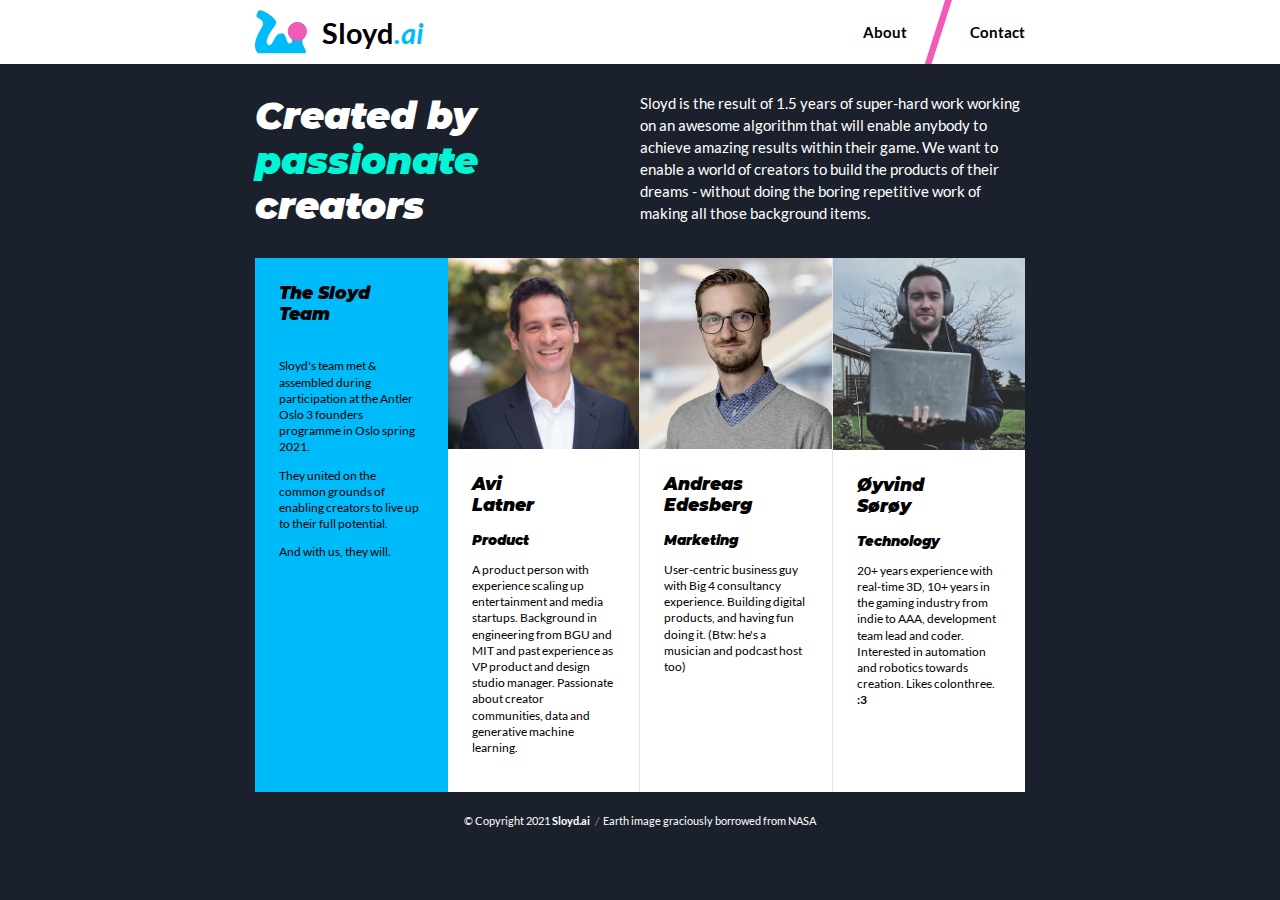
==== about/index.html @ dba18533 "Add about page" ====
<!DOCTYPE html>
<html lang="en">
	<head>
		<meta charset="utf-8" />
		<meta name="viewport" content="width=device-width, initial-scale=1">
		<meta name="keywords" content="3D, modeling, game dev, automation, ai" />
		<meta name="description" content="Create 3D just by typing text!" />

		<title>About Sloyd.ai</title>

		<link rel="stylesheet" href="../fonts/Montserrat.css" />
		<link rel="stylesheet" href="../fonts/Lato.css" />
		<link rel="stylesheet" href="../style.css" />
		<link rel="shortcut icon" href="../assets/logoetransparente.png">
	</head>
	<body>
		<header>
			<div class="container">
				<a id="home-link" href="/">
					<svg id="logo" viewBox="0 0 1024 1024" version="1.1" xmlns="http://www.w3.org/2000/svg" xmlns:xlink="http://www.w3.org/1999/xlink" xml:space="preserve" xmlns:serif="http://www.serif.com/" style="fill-rule:evenodd;clip-rule:evenodd;stroke-linejoin:round;stroke-miterlimit:2;">
					    <g id="Logoe" transform="matrix(0.995766,0,0,2.66834,-3126.15,-1605.08)">
					        <g transform="matrix(1.00425,0,0,0.374765,3139.45,608.647)">
					            <path d="M539.008,519.471C607.175,519.471 620.938,721.094 675.509,721.094L678.449,721.094C695.781,721.094 711.627,713.097 723.882,700.842C736.138,688.587 731.94,631.074 722.596,623.87C679.202,590.616 651.212,538.268 651.212,479.435C651.212,379.034 732.725,297.522 833.125,297.522C933.526,297.522 1015.04,379.034 1015.04,479.435C1015.04,531.237 993.339,578.012 958.538,611.158C946.712,622.38 913.275,685.105 947.282,747.068C981.288,809.032 1032.99,909.283 980.189,909.283L71.32,909.283C15.939,909.283 -35.413,749.314 32.289,599.122C124.065,395.526 158.55,389.746 158.55,322.995C158.55,264.879 74.141,226.259 32.289,191.962C12.65,175.868 62.657,63.717 88.048,63.717C181.862,63.717 365.425,189.161 413.088,281.874C452.821,359.162 276.534,451.05 230.961,669.14C223.383,705.404 247.947,752.027 284.995,752.027C373.462,752.027 366.062,519.471 539.008,519.471Z" style="fill:rgb(0,187,249);"/>
					        </g>
					        <g transform="matrix(1.09677,0,0,0.409292,-1153.35,-74.0256)">
					            <circle cx="4678.05" cy="2111.4" r="173.587" style="fill:rgb(241,91,181);"/>
					        </g>
					    </g>
					</svg>
					<h1>Sloyd<em>.ai</em></h1>
				</a>
				<nav>
					<a href="/about">About</a>
					<span></span>
					<a href="/about#contact">Contact</a>
				</nav>
			</div>
		</header>

		<main>
			<section id="about">
				<h2>Created by <em>passionate</em> creators</h2>
				<p class="description">
					Sloyd is the result of 1.5 years of super-hard work working on an
                    awesome algorithm that will enable anybody to achieve amazing results
                    within their game. We want to enable a world of creators to build the
                    products of their dreams - without doing the boring repetitive work of
                    making all those background items.
				</p>
			</section>

			<section id="team">
				<div class="description">
					<h3>The Sloyd Team</h3>
					<p>Sloyd's team met & assembled during participation at the Antler Oslo 3 founders programme in Oslo spring 2021.</p>
					<p>They united on the common grounds of enabling creators to live up to their full potential.</p>
                    <p>And with us, they will.</p>
				</div>
				<div class="profile">
					<img src="../assets/1616414032976.jpeg" alt="">
					<div class="profile-content">
						<h3>Avi<br>Latner</h3>
						<h4>Product</h4>
						<p>
							A product person with
		                    experience scaling up
		                    entertainment and media
		                    startups. Background in
		                    engineering from BGU and
		                    MIT and past experience as
		                    VP product and design studio
		                    manager. Passionate about
		                    creator communities, data
		                    and generative machine
		                    learning.
						</p>
					</div>
				</div>
				<div class="profile">
					<img src="../assets/1588147379938.jpeg" alt="">
					<div class="profile-content">
						<h3>Andreas<br>Edesberg</h3>
						<h4>Marketing</h4>
						<p>
							User-centric business guy
		                    with Big 4 consultancy
		                    experience. Building digital
		                    products, and having fun
		                    doing it. (Btw: he's a musician
		                    and podcast host too)
						</p>
					</div>
				</div>
				<div class="profile">
					<img src="../assets/1606393904917.jpeg" alt="">
					<div class="profile-content">
						<h3>Øyvind<br>Sørøy</h3>
						<h4>Technology</h4>
						<p>
							20+ years experience with
		                    real-time 3D, 10+ years in
		                    the gaming industry from
		                    indie to AAA, development
		                    team lead and coder.
		                    Interested in automation and
		                    robotics towards creation.
		                    Likes colonthree. <strong>:3</strong>
						</p>
					</div>
				</div>
			</section>

		</main>

		<footer>
			&copy; Copyright 2021 <a href="https://sloyd.ai/">Sloyd.ai</a>
			<em>/</em>
			Earth image graciously borrowed from NASA
		</footer>
	</body>
</html>
---- fonts/Montserrat.css ----
@font-face {
	font-family: "Montserrat";
	src: url("./Montserrat/Montserrat-Regular.ttf") format("truetype");
}

@font-face {
	font-family: "Montserrat";
	font-style: italic;
	src: url("./Montserrat/Montserrat-Italic.ttf") format("truetype");
}

@font-face {
	font-family: "Montserrat";
	font-weight: bold;
	src: url("./Montserrat/Montserrat-Black.ttf") format("truetype");
}

@font-face {
	font-family: "Montserrat";
	font-style: italic;
	font-weight: bold;
	src: url("./Montserrat/Montserrat-BlackItalic.ttf") format("truetype");
}
---- fonts/Lato.css ----
@font-face {
	font-family: "Lato";
	src: url("./Lato/Lato-Regular.ttf") format("truetype");
}

@font-face {
	font-family: "Lato";
	font-style: italic;
	src: url("./Lato/Lato-Italic.ttf") format("truetype");
}

@font-face {
	font-family: "Lato";
	font-weight: bold;
	src: url("./Lato/Lato-Bold.ttf") format("truetype");
}

@font-face {
	font-family: "Lato";
	font-style: italic;
	font-weight: bold;
	src: url("./Lato/Lato-BoldItalic.ttf") format("truetype");
}
---- style.css ----
:root {
	--color-blue: #00bbf9;
	--color-cyan: #00f5d4;
	--color-grey: #1b212c;
	--color-magenta: #f15bb5;
}

a {
	color: inherit;
	text-decoration: none;
}

a:hover {
	text-decoration: underline;
}

body {
	background: var(--color-grey);
	color: black;
	font-family: "Lato", sans-serif;
	font-size: 11pt;
	margin: 0;
	padding: 0;
}

footer {
	color: white;
	font-size: 8pt;
	margin: 2em 0;
	text-align: center;
}

footer a {
	font-weight: bold;
}

footer em {
	color: var(--color-magenta);
	margin: 0 0.25em;
}

h2 {
	color: white;
	font-family: "Montserrat", sans-serif;
	font-size: 28pt;
	font-style: italic;
	text-align: center;
}

h2 a {
	color: var(--color-blue);
}

h2 em {
	color: var(--color-cyan);
}

h3, h4 {
	font-family: "Montserrat", sans-serif;
	font-style: italic;
	margin: 0 0 1em;
}

header {
	background: white;
}

header h1 {
	margin: 0 0 0 0.5em;
}

header h1 em {
	color: var(--color-blue);
}

header nav {
	align-items: center;
	display: flex;
	font-weight: bold;
	position: relative;
}

header nav a {
	display: block;
}

header nav span {
	background: var(--color-magenta);
	clip-path: polygon(70% 0%, 90% 0%, 30% 100%, 10% 100%);
	display: block;
	height: 64px;
	margin: 0 1em;
	width: 34px;
}

header #home-link {
	align-items: center;
	display: flex;
	text-decoration: none;
}

header #logo {
	height: 52px;
	width: 52px;
}

header .container {
	align-items: center;
	display: flex;
	justify-content: space-between;
}

input[type=email],
input[type=text] {
	background: white;
	border: 0;
	border-radius: 0.5em;
	box-shadow: 0 -3px 0 rgba(0, 0, 0, 0.3);
	font-size: 10pt;
	min-width: 3em;
	padding: 1.25em 0.5em;
}

input[type=submit] {
	-webkit-appearance: none;
	background: var(--color-magenta);
	border: 0;
	border-radius: 0.5em;
	box-shadow: 0 3px 0 var(--color-grey);
	color: white;
	font-size: 16pt;
	font-style: italic;
	font-weight: bold;
	padding: 0.5em 1em;
	position: relative;
	text-shadow: 0 2px rgba(0, 0, 0, 0.3);
	top: 0;
}

input[type=submit]:active {
	box-shadow: 0 1px 0 var(--color-grey);
	top: 2px;
}

img {
	max-width: 100%;
}

main#index {
	background: url("./assets/earthglobe.png") center top no-repeat;
	background-size: 700px;
	margin-top: 1em;
}

ol,
ul {
	list-style-position: inside;
	padding: 0;
}

ol li,
ul li {
	margin-bottom: 0.75em;
}

p {
	line-height: 1.35em;
}

section,
.container {
	margin-left: auto;
	margin-right: auto;
	max-width: 770px;
	padding-left: 1em;
	padding-right: 1em;
}

#about {
	display: flex;
	justify-content: space-between;
	padding: 2em 0;
}

#about h2 {
	margin: 0;
	text-align: left;
	width: 40%;
}

#about .description {
	color: white;
	line-height: 1.5em;
	margin: 0;
	width: 50%;
}

#features {
	display: flex;
}

#features aside {
	font-size: 9pt;
	font-style: italic;
	font-weight: normal;
	margin-top: 4em;
}

#features em {
	color: var(--color-blue);
}

#features .description,
#features .features {
	background: var(--color-magenta);
	box-sizing: border-box;
	font-weight: bold;
	padding: 2em;
	width: 50%;
}

#features .description h3 {
	margin-bottom: 0.5em;
}

#features .description p {
	color: white;
	margin: 1em 0 4em;
}

#features .description p:last-child {
	margin-bottom: 1em;
}

#features .features {
	background: white;
}

#plan {
	margin-bottom: 2em;
}

#plan h3 {
	color: var(--color-blue);
	margin-bottom: 0.5em;
}

#plan h4 {
	margin-bottom: 0.5em;
}

#plan .disclaimer {
	background: var(--color-blue);
	clip-path: polygon(0 0, 100% 0, 100% 100%, 0 75%);
	font-size: 7pt;
	font-style: italic;
	padding: 2em 3em 3em;
	text-align: right
}

#plan .disclaimer em {
	color: white;
	font-weight: bold;
}

#plan .plan-section {
	border-right: 2px solid var(--color-blue);
	padding: 0 2em;
	width: 25%;
}

#plan .plan-section:last-child {
	border-right: 0;
}

#plan .plan-sections {
	background: white;
	display: flex;
	padding: 2em 0;
}

#promo {
	background: white;
}

#promo .promo {
	display: flex;
}

#promo .promo .image {
	background: none center center no-repeat;
	background-size: cover;
	width: 72%;
}

#promo .promo .image.group-editing {
	background-image: url("./assets/klippene.gif");
}

#promo .promo .image.predictable-results {
	background-image: url("./assets/tyne.PNG");
}

#promo .promo .image.unique-models {
	background-image: url("./assets/testenings9.gif");
}

#promo .promo .image:first-child {
	margin-right: -12%;
}

#promo .promo .image:last-child {
	margin-left: -12%;
}

#promo .promo .text {
	padding: 2em;
	width:  40%;
}

#promo .promo.blue .text {
	clip-path: polygon(0 0, 100% 0, 100% 100%, 20% 100%);
	padding-left: calc(2em + 10%);
}

#promo .promo.green .text,
#promo .promo.red .text {
	clip-path: polygon(0 0, 100% 0, 80% 100%, 0 100%);
	padding-right: calc(2em + 10%);
}

#promo .promo .text p {
	font-weight: bold;
}

#promo .promo.blue .text {
	background: var(--color-blue);
}

#promo .promo.green .text {
	background: var(--color-cyan);
}

#promo .promo.red .text {
	background: var(--color-magenta);
}

#promo .video {
	display: flex;
	padding: 2em;
}

#promo .video .text {
	flex: 1;
	margin-left: 2em;
}

#promo .video .video-container {
	flex: 2;
	position: relative;
	overflow: hidden;
	width: 100%;
}

#promo .video .video-container::after {
	display: block;
	content: "";
	padding-top: 56.25%;
}

#promo .video .video-container iframe {
	position: absolute;
	top: 0;
	left: 0;
	width: 100%;
	height: 100%;
}

#signup {
	position: relative;
	text-align: center;
}

#signup::after {
	background: url("./assets/sparkle.svg") center center no-repeat;
	background-size: contain;
	content: "";
	height: 40px;
	position: absolute;
	left: 50%;
	margin-left: -320px;
	top: 4px;
	width: 40px;
	z-index: 5;
}

#signup h2 {
	background: white;
	clip-path: polygon(0 14%, 100% 0, 77% 100%, 19% 99%);
	color: black;
	margin: 0 auto;
	padding: 1em 0;
	width: 600px;
}

#signup .signup-form {
	margin-top: -2em;
}

#splash {
	padding-bottom: 2em;
	padding-top: 3em;
	position: relative;
	text-align: center;
}

#splash::after {
	background: url("./assets/sparkle.png") center center no-repeat;
	background-size: contain;
	content: "";
	height: 40px;
	position: absolute;
	right: 50%;
	margin-right: -165px;
	top: 25px;
	width: 40px;
	z-index: 5;
}

#splash h2 {
	background: white;
	color: black;
	clip-path: polygon(18% 10%, 89% 0, 100% 100%, 0 87%);
	font-size: 28pt;
	margin: 0 auto;
	padding: 0.5em 0 0.7em;
	position: relative;
	width: 370px;
	z-index: 3;
}

#splash h2 em {
	background: var(--color-cyan);
	color: black;
	clip-path: polygon(31% 0, 100% 9%, 77% 100%, 0 70%);
	margin: -0.45em;
	padding: 0.1em 0.5em 0.2em 1em;
}

#splash .signup-form {
	margin-top: -2.5em;
	position: relative;
	z-index: 2;
}

#splash .description {
	background: var(--color-grey);
	clip-path: polygon(0 17%, 86% 0, 100% 100%, 8% 78%);
	color: white;
	font-size: 10pt;
	margin: -3em auto 0;
	padding: 3em 5em;
	position: relative;
	width: 300px;
	z-index: 1;
}

#splash .description h3 {
	color: var(--color-cyan);
	display: block;
	font-size: 12pt;
	margin: 0.15em;
}

#splash .description p {
	margin: 0.25em;
}

#team {
	display: flex;
	font-size: 9pt;
}

#team h3 {
	font-size: 13pt;
}

#team h4 {
	font-size: 10pt;
}

#team .description,
#team .profile {
	box-sizing: border-box;
	width: 25%;
}

#team .description {
	background: var(--color-blue);
	padding: 2em;
}

#team .description h3 {
	margin-bottom: 2em;
}

#team .profile {
	background: white;
	border-right: 1px solid rgba(0, 0, 0, 0.1);
}

#team .profile img {
	display: block;
}

#team .profile:last-child {
	border-right: 0;
}

#team .profile-content {
	padding: 2em;
}

.signup-form {
	background: var(--color-blue);
	clip-path: polygon(0 0, 100% 27%, 94% 91%, 9% 100%);
	margin: 0 auto;
	padding: 3.5em 4em 2em;
	width: 500px;
}

.signup-form input {
	display: block;
	flex: 3;
	margin: 0 0.5em;
}

.signup-form input[type=submit] {
	flex: 2;
}

.signup-form .form-content {
	display: flex;
}

.sr-only {
	position:absolute;
	left:-10000px;
	top:auto;
	width:1px;
	height:1px;
	overflow:hidden;
}

@media (max-width: 640px) {
	h2,
	h2.container {
		font-size: 18pt;
		padding: 0 1em;
	}

	header {
		padding: 0 2em;
	}

	header h1 {
		margin: 0;
	}

	header nav span {
		margin: 0;
	}

	header #logo {
		display: none;
	}

	section,
	.container {
		padding-left: 0;
		padding-right: 0;
	}

	#features {
		display: block;
	}

	#features .description,
	#features .features {
		width: auto;
	}

	#plan .plan-section {
		border-bottom: 2px solid var(--color-grey);
		border-right: 0;
		padding: 2em;
		width: auto;
	}

	#plan .plan-section:last-child {
		border-bottom: 0;
	}

	#plan .plan-sections {
		display: block;
		padding: 0;
	}

	#promo .promo {
		display: block;
	}

	#promo .promo .image {
		display: none;
	}

	#promo .promo .text {
		margin-top: -2em;
		width: auto;
	}

	#promo .promo.blue .text {
		clip-path: polygon(0 0, 100% 10%, 100% 100%, 0 100%);
		padding: 3em 2em;
	}

	#promo .promo.green .text {
		clip-path: polygon(0 10%, 100% 0, 100% 100%, 0 100%);
		padding: 3em 2em 2em;
	}

	#promo .promo.red .text {
		clip-path: polygon(0 10%, 100% 0, 100% 100%, 0 100%);
		padding: 3em 2em;
	}

	#promo .video {
		display: block;
		padding: 0;
	}

	#promo .video .text {
		margin: 0;
		padding: 2em;
	}

	#signup h2 {
		clip-path: polygon(0 10%, 100% 0, 100% 100%, 0 80%);
		margin-bottom: -2em;
		position: relative;
		width: auto;
		z-index: 2;
	}

	#signup::after {
		display: none;
	}

	#splash {
		padding-bottom: 0;
	}

	#splash .description {
		clip-path: none;
		margin-top: -1em;
		padding: 2em 0 1em;
		width: auto;
	}

	.signup-form {
		clip-path: polygon(0 0, 100% 16%, 100% 95%, 0 100%);
		padding: 3.5em 0 0.5em;
		width: 100%;
	}

	.signup-form input {
		margin: 1em auto;
	}

	.signup-form input[type=email],
	.signup-form input[type=text] {
		width: 80%;
	}

	.signup-form .form-content {
		display: block;
	}
}
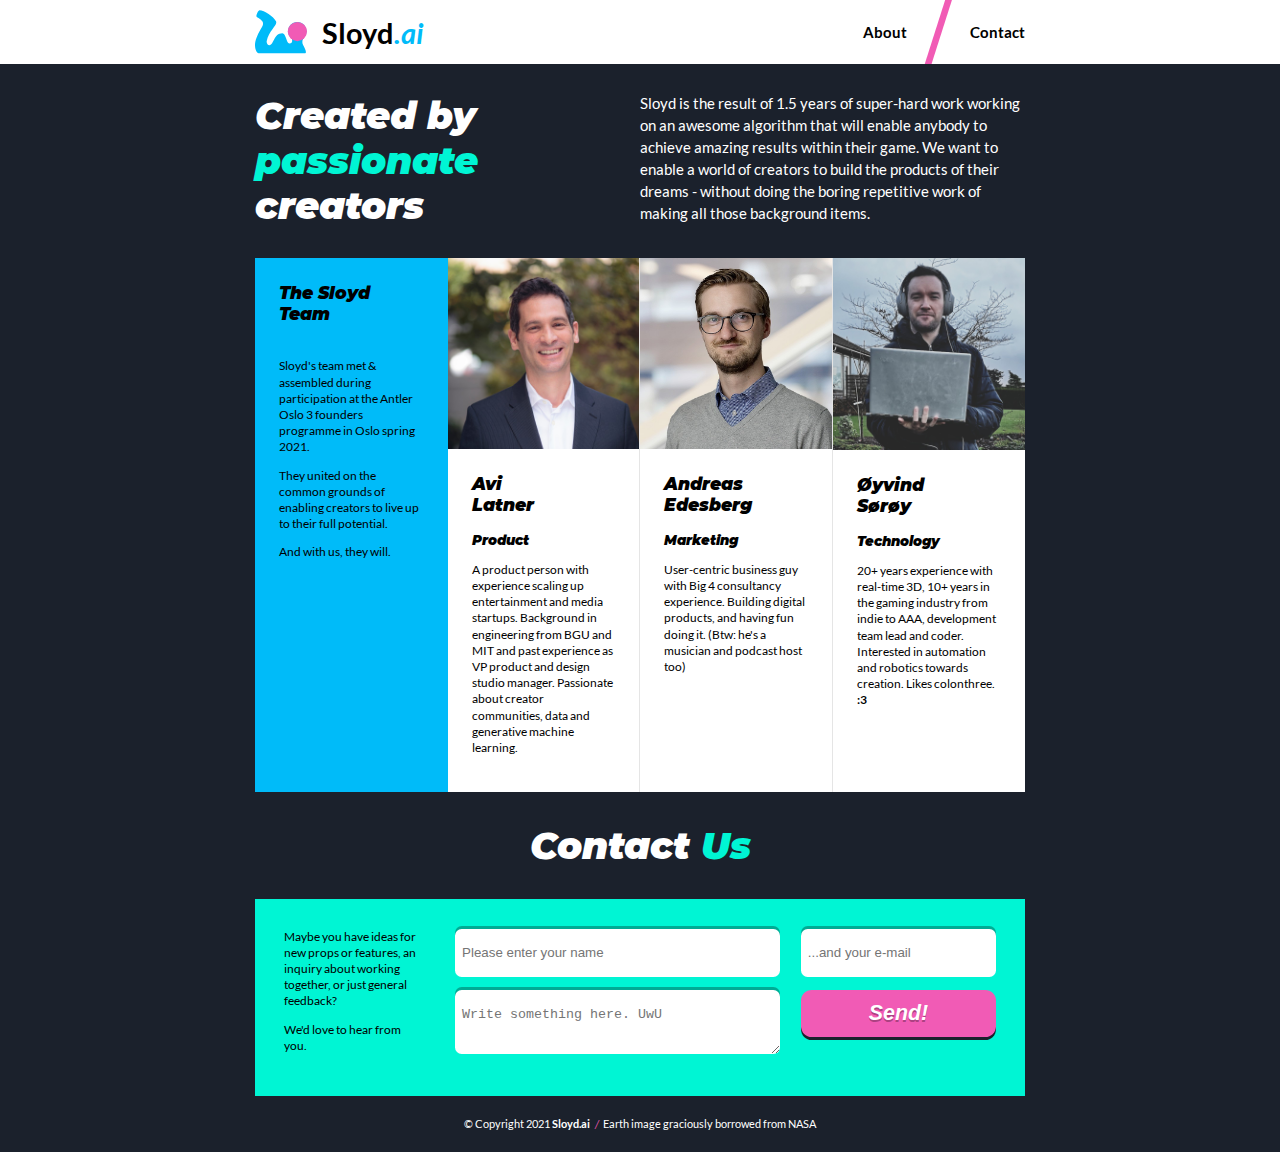
==== commit d27b7208: "Add contact form" ====
--- a/about/index.html
+++ b/about/index.html
@@ -16,7 +16,7 @@
 	<body>
 		<header>
 			<div class="container">
-				<a id="home-link" href="/">
+				<a id="home-link" href="../">
 					<svg id="logo" viewBox="0 0 1024 1024" version="1.1" xmlns="http://www.w3.org/2000/svg" xmlns:xlink="http://www.w3.org/1999/xlink" xml:space="preserve" xmlns:serif="http://www.serif.com/" style="fill-rule:evenodd;clip-rule:evenodd;stroke-linejoin:round;stroke-miterlimit:2;">
 					    <g id="Logoe" transform="matrix(0.995766,0,0,2.66834,-3126.15,-1605.08)">
 					        <g transform="matrix(1.00425,0,0,0.374765,3139.45,608.647)">
@@ -30,9 +30,9 @@
 					<h1>Sloyd<em>.ai</em></h1>
 				</a>
 				<nav>
-					<a href="/about">About</a>
+					<a href="./">About</a>
 					<span></span>
-					<a href="/about#contact">Contact</a>
+					<a href="#contact">Contact</a>
 				</nav>
 			</div>
 		</header>
@@ -110,6 +110,26 @@
 				</div>
 			</section>
 
+			<div id="contact">
+				<h2>Contact <em>Us</em></h2>
+			</div>
+
+			<section id="contact-form">
+				<div class="instructions">
+					<p>Maybe you have ideas for new props or features, an inquiry about working together, or just general feedback?</p>
+					<p>We'd love to hear from you.</p>
+				</div>
+				<form action="https://formspree.io/f/mknkrybp" method="POST">
+					<label class="sr-only" for="contact-name">Name</label>
+					<input id="contact-name" type="text" name="name" placeholder="Please enter your name">
+					<label class="sr-only" for="contact-email">E-mail address</label>
+					<input id="contact-email" type="email" name="_replyto" placeholder="...and your e-mail">
+					<label class="sr-only" for="contact-message">Message</label>
+					<textarea name="message" placeholder="Write something here. UwU"></textarea>
+					<input type="submit" value="Send!">
+				</form>
+			</section>
+
 		</main>
 
 		<footer>
--- a/style.css
+++ b/style.css
@@ -111,7 +111,8 @@
 }
 
 input[type=email],
-input[type=text] {
+input[type=text],
+textarea {
 	background: white;
 	border: 0;
 	border-radius: 0.5em;
@@ -195,6 +196,48 @@
 	width: 50%;
 }
 
+#contact-form {
+	background: var(--color-cyan);
+	box-sizing: border-box;
+	display: flex;
+	padding: 2em;
+}
+
+#contact-form input,
+#contact-form textarea {
+	box-sizing: border-box;
+	display: block;
+	margin: 0 0 1em;
+}
+
+#contact-form input[type=text],
+#contact-form textarea {
+	width: 60%;
+}
+
+#contact-form input[type=email],
+#contact-form input[type=submit] {
+	width: 36%;
+}
+
+#contact-form form {
+	align-items: flex-start;
+	display: flex;
+	flex: 4;
+	flex-wrap: wrap;
+	justify-content: space-between;
+}
+
+#contact-form .instructions {
+	flex: 1;
+	font-size: 9pt;
+	margin-right: 3em;
+}
+
+#contact-form .instructions p:first-child {
+	margin-top: 0;
+}
+
 #features {
 	display: flex;
 }
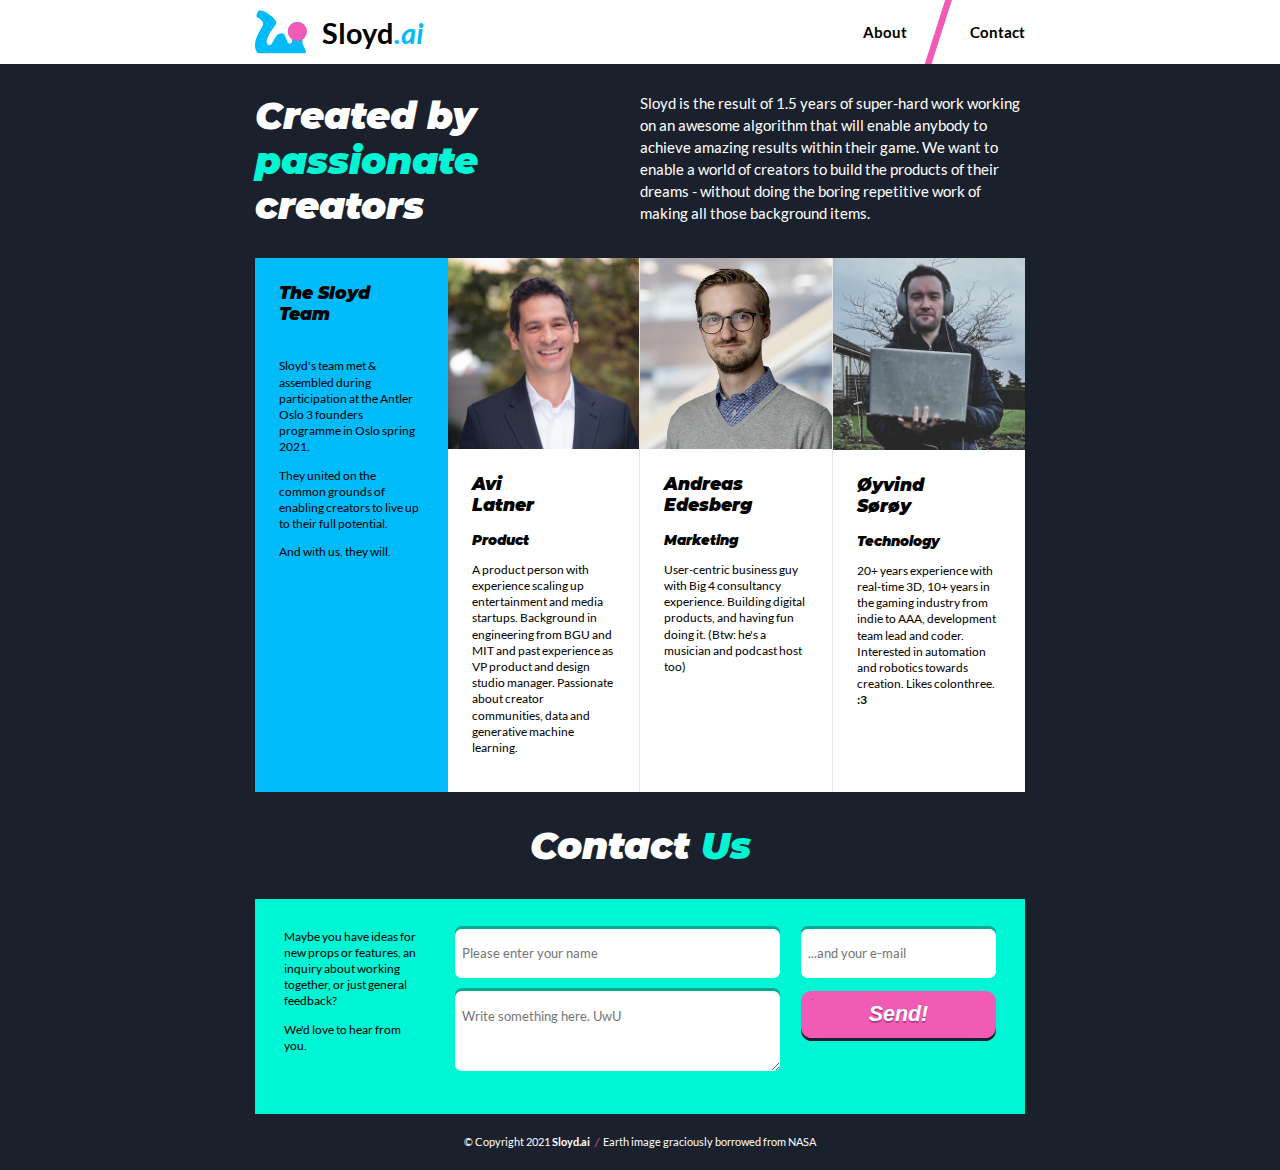
==== commit e9f70b46: "Apply mobile styling to about page" ====
--- a/about/index.html
+++ b/about/index.html
@@ -59,7 +59,7 @@
 				<div class="profile">
 					<img src="../assets/1616414032976.jpeg" alt="">
 					<div class="profile-content">
-						<h3>Avi<br>Latner</h3>
+						<h3>Avi Latner</h3>
 						<h4>Product</h4>
 						<p>
 							A product person with
@@ -79,7 +79,7 @@
 				<div class="profile">
 					<img src="../assets/1588147379938.jpeg" alt="">
 					<div class="profile-content">
-						<h3>Andreas<br>Edesberg</h3>
+						<h3>Andreas Edesberg</h3>
 						<h4>Marketing</h4>
 						<p>
 							User-centric business guy
@@ -94,7 +94,7 @@
 				<div class="profile">
 					<img src="../assets/1606393904917.jpeg" alt="">
 					<div class="profile-content">
-						<h3>Øyvind<br>Sørøy</h3>
+						<h3>Øyvind Sørøy</h3>
 						<h4>Technology</h4>
 						<p>
 							20+ years experience with
--- a/style.css
+++ b/style.css
@@ -117,6 +117,7 @@
 	border: 0;
 	border-radius: 0.5em;
 	box-shadow: 0 -3px 0 rgba(0, 0, 0, 0.3);
+	font-family: "Lato", sans-serif;
 	font-size: 10pt;
 	min-width: 3em;
 	padding: 1.25em 0.5em;
@@ -210,14 +211,18 @@
 	margin: 0 0 1em;
 }
 
-#contact-form input[type=text],
-#contact-form textarea {
+#contact-form input[type=text] {
 	width: 60%;
 }
 
 #contact-form input[type=email],
 #contact-form input[type=submit] {
 	width: 36%;
+}
+
+#contact-form textarea {
+	height: 6em;
+	width: 60%;
 }
 
 #contact-form form {
@@ -552,6 +557,10 @@
 	border-right: 1px solid rgba(0, 0, 0, 0.1);
 }
 
+#team .profile h3 {
+	width: 50%;
+}
+
 #team .profile img {
 	display: block;
 }
@@ -569,7 +578,7 @@
 	clip-path: polygon(0 0, 100% 27%, 94% 91%, 9% 100%);
 	margin: 0 auto;
 	padding: 3.5em 4em 2em;
-	width: 500px;
+	width: 520px;
 }
 
 .signup-form input {
@@ -624,6 +633,42 @@
 		padding-right: 0;
 	}
 
+	#about {
+		display: block;
+		padding: 0;
+	}
+
+	#about h2 {
+		width: auto;
+		margin: 1.25em 1.25em 0;
+		padding: 0;
+	}
+
+	#about .description {
+		margin: 1em 2em 3em;
+		width: auto;
+	}
+
+	#contact-form,
+	#contact-form form {
+		display: block;
+	}
+
+	#contact-form input[type=email],
+	#contact-form input[type=text],
+	#contact-form textarea {
+		width: 100%;
+	}
+
+	#contact-form input[type=submit] {
+		margin: 0 auto;
+		width: auto;
+	}
+
+	#contact-form .instructions {
+		margin: 0 0 3em;
+	}
+
 	#features {
 		display: block;
 	}
@@ -710,6 +755,21 @@
 		width: auto;
 	}
 
+	#team {
+		display: block;
+		font-size: 11pt;
+	}
+
+	#team .description,
+	#team .profile {
+		border-right: 0;
+		width: auto;
+	}
+
+	#team .profile h3 {
+		width: auto;
+	}
+
 	.signup-form {
 		clip-path: polygon(0 0, 100% 16%, 100% 95%, 0 100%);
 		padding: 3.5em 0 0.5em;
